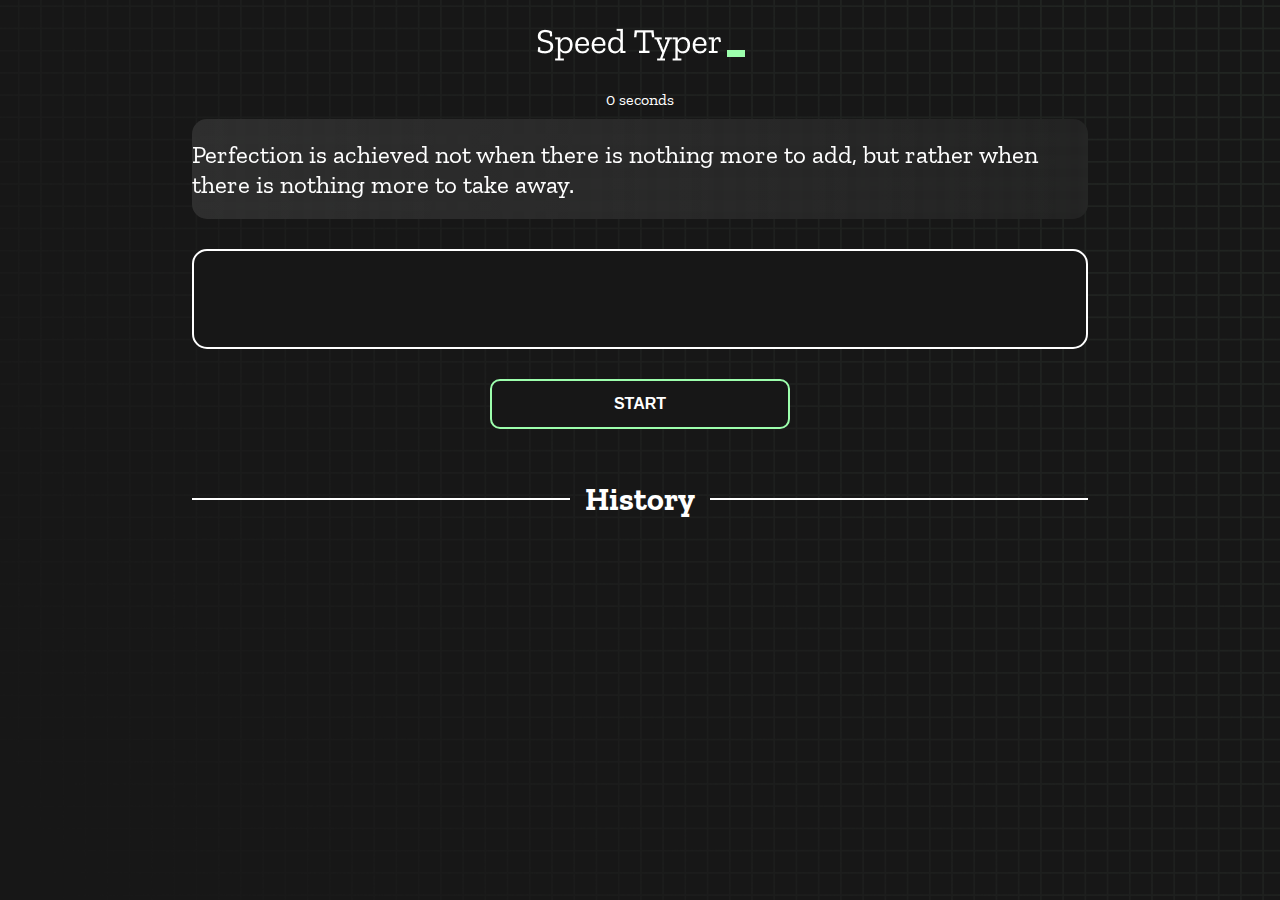
==== index.html @ 2d5bd7a0 "Initial commit" ====
<!DOCTYPE html>
<html lang="en">
  <head>
    <meta charset="UTF-8" />
    <meta http-equiv="X-UA-Compatible" content="IE=edge" />
    <meta name="viewport" content="width=device-width, initial-scale=1.0" />
    <title>Speed Monster</title>
    <link rel="stylesheet" href="styles.css" />
    <link rel="preconnect" href="https://fonts.googleapis.com" />
    <link rel="preconnect" href="https://fonts.gstatic.com" crossorigin />
    <link
      href="https://fonts.googleapis.com/css2?family=Zilla+Slab:wght@300;400;500&display=swap"
      rel="stylesheet"
    />
  </head>
  <body>
    <h1 class="title"><img src="./logo.png" /></h1>
    <div id="show-time">0 seconds</div>

    <div class="box-container">
      <div id="question"></div>

      <div id="display" class="inactive"></div>

      <div class="buttons">
        <button id="starts">START</button>
      </div>

      <div class="divider-container">
        <div class="line"></div>
        <h1 class="title2">History</h1>
        <div class="line"></div>
      </div>
      <div id="histories"></div>
    </div>

    <div id="countdown"></div>
    <div id="modal-background" class="hidden"></div>
    <div id="result" class="hidden"></div>

    <script src="./history.js"></script>
    <script src="./script.js"></script>
  </body>
</html>
---- styles.css ----
* {
  padding: 0;
  margin: 0;
  box-sizing: border-box;
}

body {
  background-image: url("./bg.png");
  background-size: cover;
  background-position: left top;
  font-family: "Zilla Slab", serif;
}

.box-container {
  width: 70%;
  margin: 0 auto;
}

#question {
  height: 100px;
  display: flex;
  align-items: center;
  justify-content: center;
  color: white;
  font-size: 25px;
  border-radius: 15px;
  background: rgb(255, 255, 255);
  background: linear-gradient(
    92.49deg,
    rgba(255, 255, 255, 0.1) 0.18%,
    rgba(255, 255, 255, 0.05) 99.85%
  );
  backdrop-filter: blur(5px);
  margin-bottom: 30px;
}

#display {
  height: 100px;
  display: flex;
  flex-wrap: wrap;
  align-items: center;
  padding-left: 5rem;
  color: white;
  font-size: 32px;
  background-color: #171717;
  border: 2px solid #9dffad;
  border-radius: 15px;
}

#countdown {
  position: fixed;
  height: 100vh;
  width: 100vw;
  background-color: rgba(0, 0, 0, 0.8);
  top: 0;
  left: 0;
  display: flex;
  align-items: center;
  justify-content: center;
  font-size: 3rem;
  color: white;
  display: none;
}
#result {
  position: fixed;
  top: 10%; 
  left: 10%;
  transform: translate(-50%, -50%);
  height: 250px;
  width: 400px;
  background-color: #171717;
  border-radius: 15px;
  border: 2px solid #9dffad;
  color: white;
  text-align: center;
  padding: 2rem;
}
#show-time{
  text-align: center;
  color: white;
  margin: 10px 0;
}

.green {
  color: #9dffad;
}
.red {
  color: #eb6565;
}
.bold {
  font-weight: 700;
}
.inactive {
  border: 2px solid white !important;
}
.hidden {
  display: none;
}
.title {
  text-align: center;
  color: white;
  margin: 20px 0;
}

.divider-container {
  height: 80px;
  display: flex;
  justify-content: center;
  align-items: center;
  gap: 15px;
  margin: 0 auto;
}

.line {
  height: 2px;
  background: white;
  width: 100%;
}

.title2 {
  color: white;
  display: block;
}

.buttons {
  display: flex;
  justify-content: center;
  margin: 30px 0;
}
button {
  padding: 10px 20px;
  border: none;
  font-size: 16px;
  font-weight: bold;
  width: 300px;
  height: 50px;
  color: white;
  background-color: #171717;
  border-radius: 10px;
  border: 2px solid #9dffad;
  cursor: pointer;
}

#histories {
  display: flex;
  flex-wrap: wrap;
  justify-content: space-around;
}

.card {
  width: 100%;
  height: 100%;
  padding: 50px;
  display: flex;
  justify-content: space-between;
  align-items: center;
  padding: 20px 30px;
  color: white;
  border-radius: 15px;
  background: rgb(255, 255, 255);
  background: linear-gradient(
    92.49deg,
    rgba(255, 255, 255, 0.1) 0.18%,
    rgba(255, 255, 255, 0.05) 99.85%
  );
  backdrop-filter: blur(5px);
  margin-bottom: 30px;
}

#modal-background {
  background: rgb(255, 255, 255);
  background: linear-gradient(
    92.49deg,
    rgba(255, 255, 255, 0.1) 0.18%,
    rgba(255, 255, 255, 0.05) 99.85%
  );
  backdrop-filter: blur(5px);
  height: 100vh;
  width: 100%;
  position: fixed;
  top: 0;
}

@media only screen and (max-width: 700px) {
  .box-container {
    padding: 0 20px;
    width: 100%;
  }
  .card {
    flex-direction: column;
  }
}
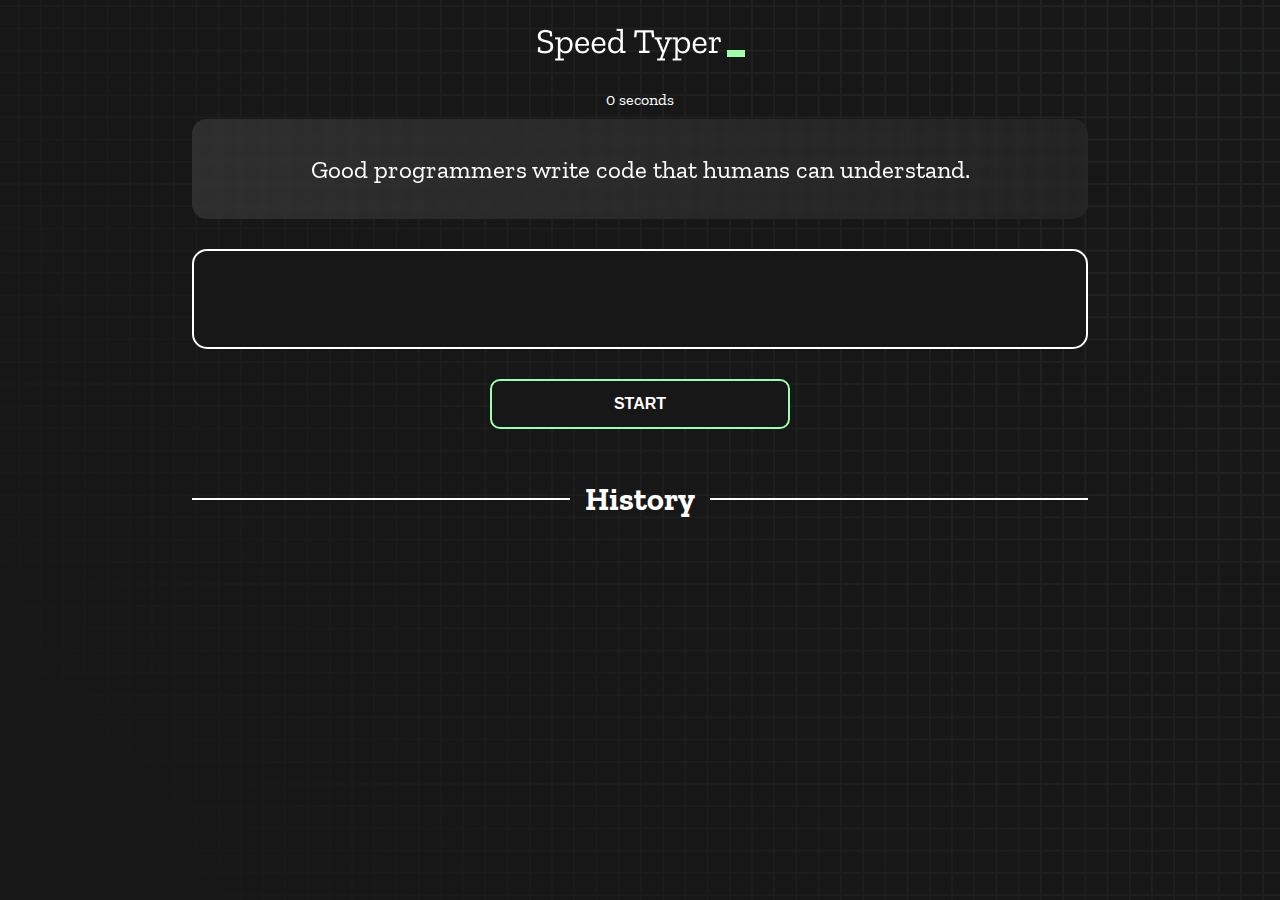
==== commit 7af2264f: "updated page title" ====
--- a/index.html
+++ b/index.html
@@ -1,44 +1,44 @@
 <!DOCTYPE html>
 <html lang="en">
-  <head>
-    <meta charset="UTF-8" />
-    <meta http-equiv="X-UA-Compatible" content="IE=edge" />
-    <meta name="viewport" content="width=device-width, initial-scale=1.0" />
-    <title>Speed Monster</title>
-    <link rel="stylesheet" href="styles.css" />
-    <link rel="preconnect" href="https://fonts.googleapis.com" />
-    <link rel="preconnect" href="https://fonts.gstatic.com" crossorigin />
-    <link
-      href="https://fonts.googleapis.com/css2?family=Zilla+Slab:wght@300;400;500&display=swap"
-      rel="stylesheet"
-    />
-  </head>
-  <body>
-    <h1 class="title"><img src="./logo.png" /></h1>
-    <div id="show-time">0 seconds</div>
 
-    <div class="box-container">
-      <div id="question"></div>
+<head>
+  <meta charset="UTF-8" />
+  <meta http-equiv="X-UA-Compatible" content="IE=edge" />
+  <meta name="viewport" content="width=device-width, initial-scale=1.0" />
+  <title>Type Monster</title>
+  <link rel="stylesheet" href="styles.css" />
+  <link rel="preconnect" href="https://fonts.googleapis.com" />
+  <link rel="preconnect" href="https://fonts.gstatic.com" crossorigin />
+  <link href="https://fonts.googleapis.com/css2?family=Zilla+Slab:wght@300;400;500&display=swap" rel="stylesheet" />
+</head>
 
-      <div id="display" class="inactive"></div>
+<body>
+  <h1 class="title"><img src="./logo.png" /></h1>
+  <div id="show-time">0 seconds</div>
 
-      <div class="buttons">
-        <button id="starts">START</button>
-      </div>
+  <div class="box-container">
+    <div id="question"></div>
 
-      <div class="divider-container">
-        <div class="line"></div>
-        <h1 class="title2">History</h1>
-        <div class="line"></div>
-      </div>
-      <div id="histories"></div>
+    <div id="display" class="inactive"></div>
+
+    <div class="buttons">
+      <button id="starts">START</button>
     </div>
 
-    <div id="countdown"></div>
-    <div id="modal-background" class="hidden"></div>
-    <div id="result" class="hidden"></div>
+    <div class="divider-container">
+      <div class="line"></div>
+      <h1 class="title2">History</h1>
+      <div class="line"></div>
+    </div>
+    <div id="histories"></div>
+  </div>
 
-    <script src="./history.js"></script>
-    <script src="./script.js"></script>
-  </body>
-</html>
+  <div id="countdown"></div>
+  <div id="modal-background" class="hidden"></div>
+  <div id="result" class="hidden"></div>
+
+  <script src="./history.js"></script>
+  <script src="./script.js"></script>
+</body>
+
+</html>